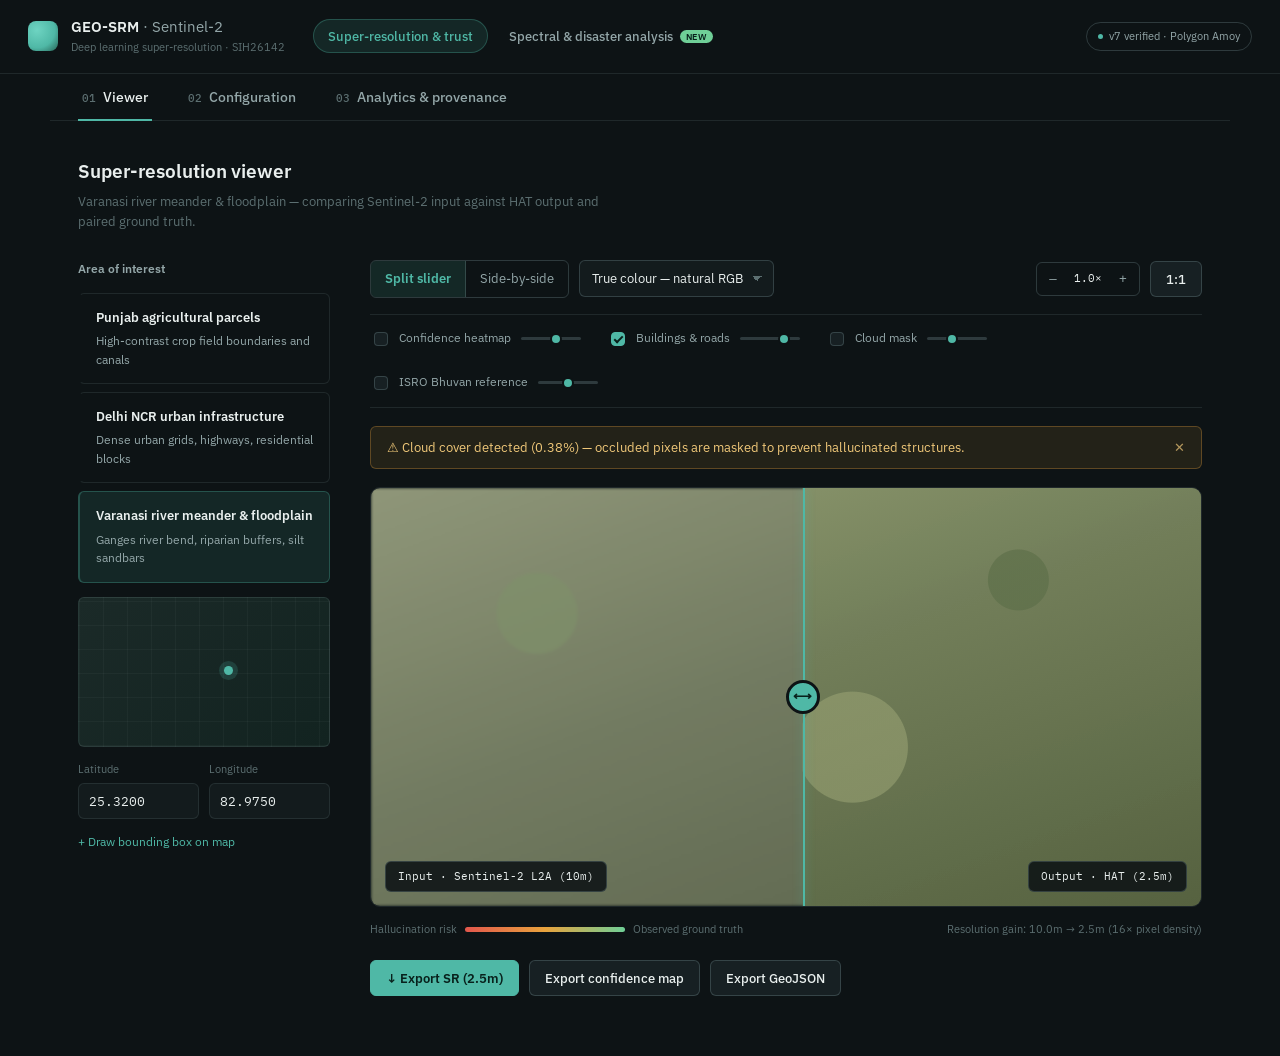
==== frontend/geo-srm-redesign-v4.html @ c45dc484 "Initial commit" ====
<!DOCTYPE html>
<html lang="en">
<head>
<meta charset="UTF-8">
<title>GEO-SRM · Sentinel-2 — Redesign v2</title>
<link rel="preconnect" href="https://fonts.googleapis.com">
<link href="https://fonts.googleapis.com/css2?family=IBM+Plex+Sans:wght@400;500;600&family=IBM+Plex+Mono:wght@400;500&display=swap" rel="stylesheet">
<style>
  :root{
    --bg:#0D1315;
    --panel:#131B1D;
    --panel-raised:#172023;
    --border:rgba(140,170,172,0.14);
    --border-strong:rgba(140,170,172,0.26);
    --text-1:#E9EFEE;
    --text-2:#93A6A8;
    --text-3:#5C6F71;
    --accent:#4FB8A6;
    --accent-soft:rgba(79,184,166,0.12);
    --warn:#E8A33D;
    --warn-soft:rgba(232,163,61,0.10);
    --risk:#E2574C;
    --good:#6FCF97;
    --radius:10px;
    --radius-sm:6px;
    --sans:'IBM Plex Sans', -apple-system, sans-serif;
    --mono:'IBM Plex Mono', ui-monospace, monospace;
    --maxw:1180px;
  }
  *{box-sizing:border-box;}
  html,body{margin:0;padding:0;}
  body{
    background:var(--bg);color:var(--text-1);font-family:var(--sans);
    font-size:14px;line-height:1.55;-webkit-font-smoothing:antialiased;
  }
  ::selection{background:var(--accent-soft);}

  /* ---------- Header ---------- */
  header{
    display:flex;align-items:center;justify-content:space-between;
    padding:16px 28px;border-bottom:1px solid var(--border);
  }
  .brand{display:flex;align-items:center;gap:13px;}
  .brand-mark{
    width:30px;height:30px;border-radius:8px;flex-shrink:0;
    background:radial-gradient(circle at 30% 30%, #6ED4C2, var(--accent) 60%, #276456);
  }
  .brand-text h1{margin:0;font-size:14.5px;font-weight:600;}
  .brand-text h1 span{color:var(--text-2);font-weight:400;}
  .brand-text p{margin:1px 0 0;font-size:11px;color:var(--text-3);}
  .badge{
    display:flex;align-items:center;gap:6px;padding:5px 11px;border-radius:20px;
    font-size:11px;color:var(--text-2);border:1px solid var(--border-strong);
  }
  .badge .dot{width:5px;height:5px;border-radius:50%;background:var(--accent);}

  /* ---------- Tab nav ---------- */
  nav.tabs{
    display:flex;gap:6px;padding:0 28px;border-bottom:1px solid var(--border);
    max-width:var(--maxw);margin:0 auto;
  }
  nav.tabs button{
    font-family:var(--sans);background:none;border:none;color:var(--text-2);
    font-size:13.5px;font-weight:500;padding:14px 4px;margin-right:26px;
    cursor:pointer;position:relative;
  }
  nav.tabs button.active{color:var(--text-1);}
  nav.tabs button.active::after{
    content:"";position:absolute;left:0;right:0;bottom:-1px;height:2px;background:var(--accent);
  }
  nav.tabs button .n{
    font-family:var(--mono);font-size:10.5px;color:var(--text-3);margin-right:7px;
  }

  .page{display:none;max-width:var(--maxw);margin:0 auto;padding:36px 28px 60px;}
  .page.active{display:block;}

  /* ---------- Viewer page layout (AOI rail + main viewer) ---------- */
  .viewer-layout{display:grid;grid-template-columns:252px 1fr;gap:40px;}
  @media (max-width:900px){.viewer-layout{grid-template-columns:1fr;}}
  .aoi-rail h3{font-size:12px;font-weight:600;margin:0 0 14px;color:var(--text-2);text-transform:none;}

  .page-head{margin-bottom:28px;}
  .page-head h2{margin:0 0 6px;font-size:19px;font-weight:600;}
  .page-head p{margin:0;font-size:13px;color:var(--text-3);max-width:560px;}

  /* ---------- Viewer page ---------- */
  .toolbar{
    display:flex;align-items:center;justify-content:space-between;flex-wrap:wrap;gap:12px;
    margin-bottom:16px;
  }
  .toolbar-left,.toolbar-right{display:flex;align-items:center;gap:10px;flex-wrap:wrap;}
  select{
    background:var(--panel);border:1px solid var(--border-strong);border-radius:var(--radius-sm);
    padding:9px 30px 9px 12px;color:var(--text-1);font-family:var(--sans);font-size:13px;
    appearance:none;
    background-image:linear-gradient(45deg,transparent 50%,var(--text-3) 50%),linear-gradient(135deg,var(--text-3) 50%,transparent 50%);
    background-position:calc(100% - 16px) center, calc(100% - 11px) center;
    background-size:5px 5px,5px 5px;background-repeat:no-repeat;
  }
  .toggle-group{display:flex;border:1px solid var(--border-strong);border-radius:var(--radius-sm);overflow:hidden;}
  .toggle-group span{padding:8px 14px;font-size:12.5px;color:var(--text-2);cursor:pointer;}
  .toggle-group span.active{background:var(--accent-soft);color:var(--accent);font-weight:600;}
  .toggle-group span:not(:last-child){border-right:1px solid var(--border-strong);}
  .btn{
    font-family:var(--sans);font-size:12.5px;font-weight:500;padding:9px 15px;
    border-radius:var(--radius-sm);border:1px solid var(--border-strong);
    background:var(--panel-raised);color:var(--text-1);cursor:pointer;
  }
  .btn:hover{border-color:var(--accent);}
  .btn-primary{background:var(--accent);color:#08211C;border-color:var(--accent);font-weight:600;}
  .zoom-group{display:flex;align-items:center;gap:2px;border:1px solid var(--border-strong);border-radius:var(--radius-sm);padding:3px;}
  .zoom-group button{width:26px;height:26px;border:none;background:transparent;color:var(--text-2);border-radius:4px;cursor:pointer;}
  .zoom-group .zval{font-family:var(--mono);font-size:11px;padding:0 6px;}

  .layers-row{
    display:flex;gap:24px;flex-wrap:wrap;padding:14px 0;
    border-top:1px solid var(--border);border-bottom:1px solid var(--border);margin-bottom:18px;
  }
  .layer-toggle{display:flex;align-items:center;gap:8px;font-size:12px;color:var(--text-2);}
  .layer-toggle input[type=checkbox]{
    appearance:none;width:14px;height:14px;border-radius:4px;border:1px solid var(--border-strong);
    background:var(--panel-raised);cursor:pointer;position:relative;
  }
  .layer-toggle input[type=checkbox]:checked{background:var(--accent);border-color:var(--accent);}
  .layer-toggle input[type=checkbox]:checked::after{
    content:"";position:absolute;left:4px;top:1px;width:3px;height:7px;
    border:solid #08211C;border-width:0 2px 2px 0;transform:rotate(45deg);
  }
  .layer-toggle .opac{width:60px;}
  input[type=range]{-webkit-appearance:none;height:3px;border-radius:2px;background:var(--border-strong);outline:none;}
  input[type=range]::-webkit-slider-thumb{-webkit-appearance:none;width:12px;height:12px;border-radius:50%;background:var(--accent);cursor:pointer;border:2px solid #0D1315;}

  .alert{
    padding:11px 16px;border-radius:var(--radius-sm);background:var(--warn-soft);
    border:1px solid rgba(232,163,61,.3);display:flex;align-items:center;gap:10px;
    font-size:12.5px;color:#F0C879;margin-bottom:18px;
  }
  .alert .x{margin-left:auto;cursor:pointer;opacity:.7;}

  .viewer{
    display:grid;grid-template-columns:1fr 1fr 1fr;gap:1px;background:var(--border);
    border-radius:var(--radius);overflow:hidden;border:1px solid var(--border);
  }
  .pane{background:var(--panel);}
  .pane-head{padding:11px 14px;font-size:12px;color:var(--text-2);border-bottom:1px solid var(--border);display:flex;justify-content:space-between;}
  .pane-head b{color:var(--text-1);font-weight:600;}
  .pane-img{height:320px;}
  .tex1{background:radial-gradient(circle at 20% 30%, rgba(120,150,90,.55) 0 40px, transparent 41px),radial-gradient(circle at 60% 65%, rgba(150,160,110,.5) 0 55px, transparent 56px),radial-gradient(circle at 80% 20%, rgba(90,110,70,.5) 0 30px, transparent 31px),linear-gradient(160deg,#8F9A6E,#6F7C55 45%,#54613F);filter:saturate(.75) contrast(.9) blur(1.5px);}
  .tex2{background:radial-gradient(circle at 22% 32%, rgba(120,150,90,.65) 0 40px, transparent 41px),radial-gradient(circle at 58% 62%, rgba(150,160,110,.6) 0 55px, transparent 56px),radial-gradient(circle at 78% 22%, rgba(90,110,70,.6) 0 30px, transparent 31px),linear-gradient(160deg,#94A072,#727F58 45%,#576440);filter:saturate(.9) contrast(1.05);}
  .tex3{background:radial-gradient(circle at 24% 34%, rgba(110,120,95,.6) 0 38px, transparent 39px),radial-gradient(circle at 55% 60%, rgba(160,150,120,.55) 0 60px, transparent 61px),linear-gradient(160deg,#8D8975,#6D6C5B 45%,#524F42);filter:saturate(.8) contrast(1);}
  .pane-foot{padding:9px 14px;display:flex;justify-content:space-between;font-family:var(--mono);font-size:10.5px;color:var(--text-3);border-top:1px solid var(--border);}

  .scale-bar{margin-top:18px;display:flex;flex-direction:column;gap:8px;}
  .scale-bar .grad{height:6px;border-radius:3px;background:linear-gradient(90deg,var(--risk),var(--warn),var(--good));}
  .scale-bar .labels{display:flex;justify-content:space-between;font-size:10.5px;color:var(--text-3);}

  .export-row{display:flex;gap:10px;margin-top:22px;}

  /* ---------- Configuration page ---------- */
  .config-grid{display:grid;grid-template-columns:1fr 1fr;gap:56px;}
  @media (max-width:820px){.config-grid{grid-template-columns:1fr;}}
  .config-col h3{font-size:13px;font-weight:600;margin:0 0 16px;color:var(--text-1);}
  .aoi-card{
    padding:14px 16px;border-radius:var(--radius-sm);border:1px solid var(--border);
    border-left:2px solid transparent;cursor:pointer;margin-bottom:8px;
  }
  .aoi-card:hover{border-color:var(--border-strong);}
  .aoi-card.active{border-left-color:var(--accent);background:var(--accent-soft);border-color:rgba(79,184,166,.3);}
  .aoi-card h4{margin:0 0 4px;font-size:13px;font-weight:600;}
  .aoi-card p{margin:0;font-size:12px;color:var(--text-2);}
  .map-preview{
    height:150px;border-radius:var(--radius-sm);margin-top:14px;position:relative;overflow:hidden;
    border:1px solid var(--border);
    background:repeating-linear-gradient(0deg, rgba(255,255,255,.03) 0 1px, transparent 1px 24px),repeating-linear-gradient(90deg, rgba(255,255,255,.03) 0 1px, transparent 1px 24px),linear-gradient(135deg,#1B2A28,#122320);
  }
  .map-preview .pin{position:absolute;top:46%;left:58%;width:9px;height:9px;border-radius:50%;background:var(--accent);box-shadow:0 0 0 5px rgba(79,184,166,.18);}
  .coord-row{display:flex;gap:10px;margin-top:14px;}
  .field{flex:1;}
  .field label{display:block;font-size:11px;color:var(--text-3);margin-bottom:5px;}
  .field input{width:100%;background:var(--panel);border:1px solid var(--border);border-radius:var(--radius-sm);padding:9px 10px;color:var(--text-1);font-family:var(--mono);font-size:12.5px;}
  .link-action{font-size:12px;color:var(--accent);cursor:pointer;margin-top:14px;display:inline-block;}

  .form-group{margin-bottom:20px;}
  .form-group label{display:block;font-size:12px;color:var(--text-2);margin-bottom:7px;}
  .form-group select{width:100%;padding:10px 30px 10px 12px;}
  .slider-row{display:flex;align-items:center;justify-content:space-between;margin-bottom:8px;}
  .slider-row label{margin:0;font-size:12px;color:var(--text-2);}
  .slider-row .val{font-family:var(--mono);font-size:12px;color:var(--accent);}
  .form-group input[type=range]{width:100%;}

  /* ---------- Analytics page ---------- */
  .analytics-section{padding:28px 0;border-bottom:1px solid var(--border);}
  .analytics-section:first-child{padding-top:0;}
  .analytics-section:last-child{border-bottom:none;}
  .sec-title{display:flex;align-items:baseline;justify-content:space-between;margin-bottom:18px;}
  .sec-title h3{margin:0;font-size:14.5px;font-weight:600;}
  .sec-title span{font-size:11.5px;color:var(--text-3);}
  .stat-row{display:flex;gap:0;flex-wrap:wrap;}
  .stat{flex:1;min-width:130px;padding:0 24px;border-left:1px solid var(--border);}
  .stat:first-child{padding-left:0;border-left:none;}
  .stat .v{font-family:var(--mono);font-size:24px;font-weight:500;color:var(--text-1);}
  .stat .v.good{color:var(--good);}
  .stat .l{font-size:11.5px;color:var(--text-3);margin-top:5px;}
  .sec-note{font-size:13px;color:var(--text-2);max-width:640px;margin-top:18px;line-height:1.6;}
  .kv-strip{display:flex;gap:36px;margin-top:16px;flex-wrap:wrap;}
  .kv-strip div{font-size:12px;color:var(--text-3);}
  .kv-strip div b{display:block;color:var(--text-1);font-family:var(--mono);font-size:13px;font-weight:500;margin-top:3px;}

  .pipeline-grid{display:grid;grid-template-columns:repeat(4,1fr);gap:1px;background:var(--border);border:1px solid var(--border);border-radius:var(--radius);overflow:hidden;margin-top:4px;}
  @media (max-width:820px){.pipeline-grid{grid-template-columns:repeat(2,1fr);}}
  .pcell{background:var(--panel);padding:15px 16px;}
  .pcell .l{font-size:10.5px;color:var(--text-3);margin-bottom:6px;}
  .pcell .v{font-family:var(--mono);font-size:12.5px;color:var(--text-1);line-height:1.5;}
  .chain-row{
    display:flex;align-items:center;justify-content:space-between;flex-wrap:wrap;gap:12px;
    margin-top:16px;padding:14px 16px;border:1px solid var(--border);border-radius:var(--radius-sm);
  }
  .chain-row p{margin:0;font-size:12px;color:var(--text-2);}
  .chain-row p b{color:var(--text-1);font-weight:600;}

  /* ---------- Mode pills (header) ---------- */
  .mode-pills{display:flex;gap:6px;}
  .mode-pill{
    display:flex;align-items:center;gap:7px;padding:8px 14px;border-radius:20px;
    font-size:12.5px;font-weight:500;color:var(--text-2);border:1px solid transparent;
    cursor:pointer;background:transparent;font-family:var(--sans);
  }
  .mode-pill.active{background:var(--accent-soft);color:var(--accent);border-color:rgba(79,184,166,.3);}
  .mode-pill .tag-new{
    font-size:9px;font-weight:600;color:#08211C;background:var(--good);
    padding:1px 6px;border-radius:8px;letter-spacing:.3px;
  }

  /* ---------- Split slider comparison ---------- */
  .split-view{
    position:relative;height:420px;border-radius:var(--radius);overflow:hidden;
    border:1px solid var(--border);user-select:none;
  }
  .split-view .layer{position:absolute;inset:0;}
  .split-view .layer.over{clip-path:inset(0 0 0 52%);}
  .split-handle{position:absolute;top:0;bottom:0;left:52%;width:0;pointer-events:none;}
  .split-handle::before{
    content:"";position:absolute;top:0;bottom:0;left:0;width:2px;background:var(--accent);
    box-shadow:0 0 10px rgba(79,184,166,.6);
  }
  .split-grip{
    position:absolute;top:50%;left:0;transform:translate(-50%,-50%);
    width:34px;height:34px;border-radius:50%;background:var(--accent);color:#08211C;
    display:flex;align-items:center;justify-content:center;font-size:13px;font-weight:600;
    cursor:ew-resize;pointer-events:all;border:3px solid var(--bg);
  }
  .split-tag{
    position:absolute;bottom:14px;padding:6px 12px;border-radius:6px;
    background:rgba(13,19,21,.88);font-size:11px;color:var(--text-1);
    border:1px solid var(--border-strong);font-family:var(--mono);
  }
  .split-tag.left{left:14px;}
  .split-tag.right{right:14px;}
  .split-legend{
    display:flex;align-items:center;justify-content:space-between;flex-wrap:wrap;gap:10px;
    margin-top:14px;font-size:11px;color:var(--text-3);
  }
  .split-legend .grad-inline{width:160px;height:5px;border-radius:3px;background:linear-gradient(90deg,var(--risk),var(--warn),var(--good));}
  .split-legend .legend-l{display:flex;align-items:center;gap:8px;}
</style>
</head>
<body>

<header>
  <div style="display:flex;align-items:center;gap:28px;">
    <div class="brand">
      <div class="brand-mark"></div>
      <div class="brand-text">
        <h1>GEO-SRM <span>· Sentinel-2</span></h1>
        <p>Deep learning super-resolution · SIH26142</p>
      </div>
    </div>
    <div class="mode-pills">
      <button class="mode-pill active" data-mode="sr">Super-resolution &amp; trust</button>
      <button class="mode-pill" data-mode="spectral">Spectral &amp; disaster analysis <span class="tag-new">NEW</span></button>
    </div>
  </div>
  <div class="badge"><span class="dot"></span> v7 verified · Polygon Amoy</div>
</header>

<nav class="tabs">
  <button class="active" data-page="viewer"><span class="n">01</span>Viewer</button>
  <button data-page="config"><span class="n">02</span>Configuration</button>
  <button data-page="analytics"><span class="n">03</span>Analytics &amp; provenance</button>
</nav>

<!-- ============ PAGE 1: VIEWER ============ -->
<section class="page active" id="page-viewer">
  <div class="page-head">
    <h2>Super-resolution viewer</h2>
    <p>Varanasi river meander &amp; floodplain — comparing Sentinel-2 input against HAT output and paired ground truth.</p>
  </div>

  <div class="viewer-layout">
  <div class="aoi-rail">
    <h3>Area of interest</h3>
    <div class="aoi-card">
      <h4>Punjab agricultural parcels</h4>
      <p>High-contrast crop field boundaries and canals</p>
    </div>
    <div class="aoi-card">
      <h4>Delhi NCR urban infrastructure</h4>
      <p>Dense urban grids, highways, residential blocks</p>
    </div>
    <div class="aoi-card active">
      <h4>Varanasi river meander &amp; floodplain</h4>
      <p>Ganges river bend, riparian buffers, silt sandbars</p>
    </div>
    <div class="map-preview"><div class="pin"></div></div>
    <div class="coord-row">
      <div class="field"><label>Latitude</label><input value="25.3200"></div>
      <div class="field"><label>Longitude</label><input value="82.9750"></div>
    </div>
    <span class="link-action">+ Draw bounding box on map</span>
  </div>

  <div class="viewer-main">
  <div class="toolbar">
    <div class="toolbar-left">
      <div class="toggle-group" id="view-toggle">
        <span class="active" data-view="split">Split slider</span>
        <span data-view="grid">Side-by-side</span>
      </div>
      <select><option>True colour — natural RGB</option></select>
    </div>
    <div class="toolbar-right">
      <div class="zoom-group"><button>–</button><span class="zval">1.0×</span><button>+</button></div>
      <button class="btn">1:1</button>
    </div>
  </div>

  <div class="layers-row">
    <label class="layer-toggle"><input type="checkbox"> Confidence heatmap <input type="range" class="opac" value="60"></label>
    <label class="layer-toggle"><input type="checkbox" checked> Buildings &amp; roads <input type="range" class="opac" value="80"></label>
    <label class="layer-toggle"><input type="checkbox"> Cloud mask <input type="range" class="opac" value="40"></label>
    <label class="layer-toggle"><input type="checkbox"> ISRO Bhuvan reference <input type="range" class="opac" value="50"></label>
  </div>

  <div class="alert">⚠ Cloud cover detected (0.38%) — occluded pixels are masked to prevent hallucinated structures.<span class="x">✕</span></div>

  <!-- Split slider comparison (default) -->
  <div class="split-view" id="split-view">
    <div class="layer base tex1"></div>
    <div class="layer over tex2" id="split-over"></div>
    <div class="split-handle" id="split-handle">
      <div class="split-grip">⟷</div>
    </div>
    <div class="split-tag left">Input · Sentinel-2 L2A (10m)</div>
    <div class="split-tag right">Output · HAT (2.5m)</div>
  </div>
  <div class="split-legend">
    <div class="legend-l"><span>Hallucination risk</span><div class="grad-inline"></div><span>Observed ground truth</span></div>
    <span>Resolution gain: 10.0m → 2.5m (16× pixel density)</span>
  </div>

  <!-- Side-by-side 3-pane comparison (alternate) -->
  <div class="viewer" id="grid-view" style="display:none;margin-top:0;">
    <div class="pane">
      <div class="pane-head">Input <b>Sentinel-2 L2A · 10m</b></div>
      <div class="pane-img tex1"></div>
      <div class="pane-foot"><span>128 × 128 px</span><span>LR source</span></div>
    </div>
    <div class="pane">
      <div class="pane-head">Output <b>HAT · 2.5m</b></div>
      <div class="pane-img tex2"></div>
      <div class="pane-foot"><span>512 × 512 px</span><span>4× / 16× density</span></div>
    </div>
    <div class="pane">
      <div class="pane-head">Reference <b>Ground truth · 1.5m</b></div>
      <div class="pane-img tex3"></div>
      <div class="pane-foot"><span>SPOT 6/7 optical</span><span>Paired ground truth</span></div>
    </div>
  </div>

  <div class="export-row">
    <button class="btn btn-primary">↓ Export SR (2.5m)</button>
    <button class="btn">Export confidence map</button>
    <button class="btn">Export GeoJSON</button>
  </div>
  </div><!-- /viewer-main -->
  </div><!-- /viewer-layout -->
</section>

<!-- ============ PAGE: SPECTRAL & DISASTER ANALYSIS (placeholder) ============ -->
<section class="page" id="page-spectral">
  <div class="page-head">
    <h2>Spectral &amp; disaster analysis</h2>
    <p>NDVI, burn scars, flood extent and change detection on the same super-resolved Sentinel-2 stack.</p>
  </div>
  <div style="border:1px dashed var(--border-strong);border-radius:var(--radius);padding:48px 24px;text-align:center;color:var(--text-3);font-size:13px;">
    This module is coming soon — it will reuse the AOI and HAT output from the Super-resolution tab.
  </div>
</section>

<!-- ============ PAGE 2: CONFIGURATION ============ -->
<section class="page" id="page-config">
  <div class="page-head">
    <h2>Configuration</h2>
    <p>Set up the inference engine before running super-resolution. Area selection now lives in the Viewer tab.</p>
  </div>

  <div class="config-grid" style="grid-template-columns:1fr;max-width:480px;">
    <div class="config-col">
      <h3>Model &amp; inference engine</h3>
      <div class="form-group">
        <label>Architecture</label>
        <select><option>HAT — Hybrid Attention Transformer</option></select>
      </div>
      <div class="form-group">
        <label>Target resolution</label>
        <select><option>4× upscaling — 10.0m → 2.5m (sub-4m GSD)</option></select>
      </div>
      <div class="form-group">
        <label>Acquisition mode</label>
        <div class="toggle-group" style="width:100%;">
          <span class="active" style="flex:1;text-align:center;">Single pass</span>
          <span style="flex:1;text-align:center;">Multi-temporal (3-pass)</span>
        </div>
      </div>
      <div class="form-group">
        <div class="slider-row"><label>MC-dropout passes</label><span class="val">8 passes</span></div>
        <input type="range" min="1" max="16" value="8">
      </div>
      <span class="link-action">↑ Upload custom GeoTIFF / tile</span>
    </div>
  </div>
</section>

<!-- ============ PAGE 3: ANALYTICS ============ -->
<section class="page" id="page-analytics">
  <div class="page-head">
    <h2>Analytics &amp; provenance</h2>
    <p>Uncertainty, validation against ground truth, detected infrastructure, and the inference chain of custody.</p>
  </div>

  <div class="analytics-section">
    <div class="sec-title"><h3>Hallucination &amp; uncertainty</h3><span>Scientific trust verification</span></div>
    <div class="stat-row">
      <div class="stat"><div class="v good">97.66%</div><div class="l">Avg. confidence score</div></div>
      <div class="stat"><div class="v">0</div><div class="l">MC-dropout variance</div></div>
      <div class="stat"><div class="v">0.84°</div><div class="l">Spectral angle (SAM)</div></div>
      <div class="stat"><div class="v">0.0008</div><div class="l">Cycle-consistency MAE</div></div>
    </div>
    <p class="sec-note">Verified via ESA opensr-test and Monte-Carlo dropout variance, so judges can check whether fine boundaries are physically observed by Sentinel-2 or synthesised by the model.</p>
  </div>

  <div class="analytics-section">
    <div class="sec-title"><h3>Validation vs. HR reference</h3><span>Paired ground truth</span></div>
    <div class="stat-row">
      <div class="stat"><div class="v">12.81 dB</div><div class="l">PSNR vs HR reference</div></div>
      <div class="stat"><div class="v">0.0742</div><div class="l">SSIM structure index</div></div>
      <div class="stat"><div class="v">17.45</div><div class="l">ERGAS synthesis error</div></div>
      <div class="stat"><div class="v">912 ms</div><div class="l">Inference latency (CPU)</div></div>
    </div>
    <div class="kv-strip">
      <div>AROSICS shift (x, y)<b>−32px, −32px</b></div>
      <div>Reference source<b>WorldStrat · SPOT 1.5m</b></div>
      <div>Last validated<b>2026-09-14</b></div>
    </div>
  </div>

  <div class="analytics-section">
    <div class="sec-title"><h3>Detected infrastructure</h3><span>Multi-class extraction</span></div>
    <div class="stat-row">
      <div class="stat"><div class="v">572</div><div class="l">Building footprints</div></div>
      <div class="stat"><div class="v">0.65 km</div><div class="l">Road corridors</div></div>
      <div class="stat"><div class="v good">98.2%</div><div class="l">Detection confidence</div></div>
    </div>
    <p class="sec-note">Full vector topology exported as GeoJSON with per-feature confidence metrics for downstream GIS analysis.</p>
  </div>

  <div class="analytics-section">
    <div class="sec-title"><h3>Pipeline verification</h3><span>Live provenance</span></div>
    <div class="pipeline-grid">
      <div class="pcell"><div class="l">Active checkpoint</div><div class="v">hat_worldstrat_x4.onnx</div></div>
      <div class="pcell"><div class="l">Dropout mode</div><div class="v">MC-active · 8 passes</div></div>
      <div class="pcell"><div class="l">Array dimensions</div><div class="v">128×128 → 512×512</div></div>
      <div class="pcell"><div class="l">Stage 2 sharpening</div><div class="v">None (raw output)</div></div>
      <div class="pcell"><div class="l">Ground truth reference</div><div class="v">WorldStrat · SPOT 1.5m</div></div>
      <div class="pcell"><div class="l">Temporal fusion</div><div class="v">Single-pass (default)</div></div>
      <div class="pcell"><div class="l">Blockchain provenance</div><div class="v">v3 · 0x0194ca74…</div></div>
      <div class="pcell"><div class="l">Per-pixel variance</div><div class="v">min 0.0 · max 0.0</div></div>
    </div>
    <div class="chain-row">
      <p>On-chain provenance: <b>sub-11cm geo-tagging</b> · SHA-256 anchored to Polygon Amoy testnet, chain ID 80002</p>
      <button class="btn">View on explorer</button>
    </div>
  </div>
</section>

<script>
  // page tabs (Viewer / Configuration / Analytics)
  document.querySelectorAll('nav.tabs button').forEach(btn=>{
    btn.addEventListener('click',()=>{
      document.querySelectorAll('nav.tabs button').forEach(b=>b.classList.remove('active'));
      document.querySelectorAll('.page').forEach(p=>p.classList.remove('active'));
      btn.classList.add('active');
      document.getElementById('page-'+btn.dataset.page).classList.add('active');
    });
  });

  // header mode pills (Super-resolution vs Spectral & disaster)
  document.querySelectorAll('.mode-pill').forEach(pill=>{
    pill.addEventListener('click',()=>{
      document.querySelectorAll('.mode-pill').forEach(p=>p.classList.remove('active'));
      pill.classList.add('active');
      document.querySelectorAll('nav.tabs button').forEach(b=>b.classList.remove('active'));
      document.querySelectorAll('.page').forEach(p=>p.classList.remove('active'));
      if(pill.dataset.mode==='spectral'){
        document.getElementById('page-spectral').classList.add('active');
      }else{
        document.querySelector('nav.tabs button[data-page="viewer"]').classList.add('active');
        document.getElementById('page-viewer').classList.add('active');
      }
    });
  });

  // split slider vs side-by-side toggle
  document.getElementById('view-toggle').querySelectorAll('span').forEach(s=>{
    s.addEventListener('click',()=>{
      document.getElementById('view-toggle').querySelectorAll('span').forEach(x=>x.classList.remove('active'));
      s.classList.add('active');
      const split=s.dataset.view==='split';
      document.getElementById('split-view').style.display=split?'block':'none';
      document.querySelector('.split-legend').style.display=split?'flex':'none';
      document.getElementById('grid-view').style.display=split?'none':'grid';
    });
  });

  // draggable split handle
  (function(){
    const view=document.getElementById('split-view');
    const handle=document.getElementById('split-handle');
    const over=document.getElementById('split-over');
    let dragging=false;
    function setPct(clientX){
      const rect=view.getBoundingClientRect();
      let pct=((clientX-rect.left)/rect.width)*100;
      pct=Math.max(4,Math.min(96,pct));
      handle.style.left=pct+'%';
      over.style.clipPath='inset(0 0 0 '+pct+'%)';
    }
    handle.addEventListener('mousedown',()=>{dragging=true;});
    window.addEventListener('mouseup',()=>{dragging=false;});
    window.addEventListener('mousemove',(e)=>{if(dragging)setPct(e.clientX);});
    view.addEventListener('click',(e)=>{ if(e.target.closest('.split-grip')) return; setPct(e.clientX); });
  })();

  document.querySelectorAll('.aoi-card').forEach(c=>{
    c.addEventListener('click',()=>{
      document.querySelectorAll('.aoi-card').forEach(x=>x.classList.remove('active'));
      c.classList.add('active');
    });
  });
  document.querySelectorAll('.config-grid .toggle-group, .toolbar-left .toggle-group:not(#view-toggle)').forEach(g=>{
    g.querySelectorAll('span').forEach(s=>{
      s.addEventListener('click',()=>{
        g.querySelectorAll('span').forEach(x=>x.classList.remove('active'));
        s.classList.add('active');
      });
    });
  });
  document.querySelectorAll('input[type=range]').forEach(r=>{
    r.addEventListener('input',()=>{
      const row=r.closest('.slider-row');
      if(row) row.querySelector('.val').textContent = r.value + ' passes';
    });
  });
</script>

</body>
</html>
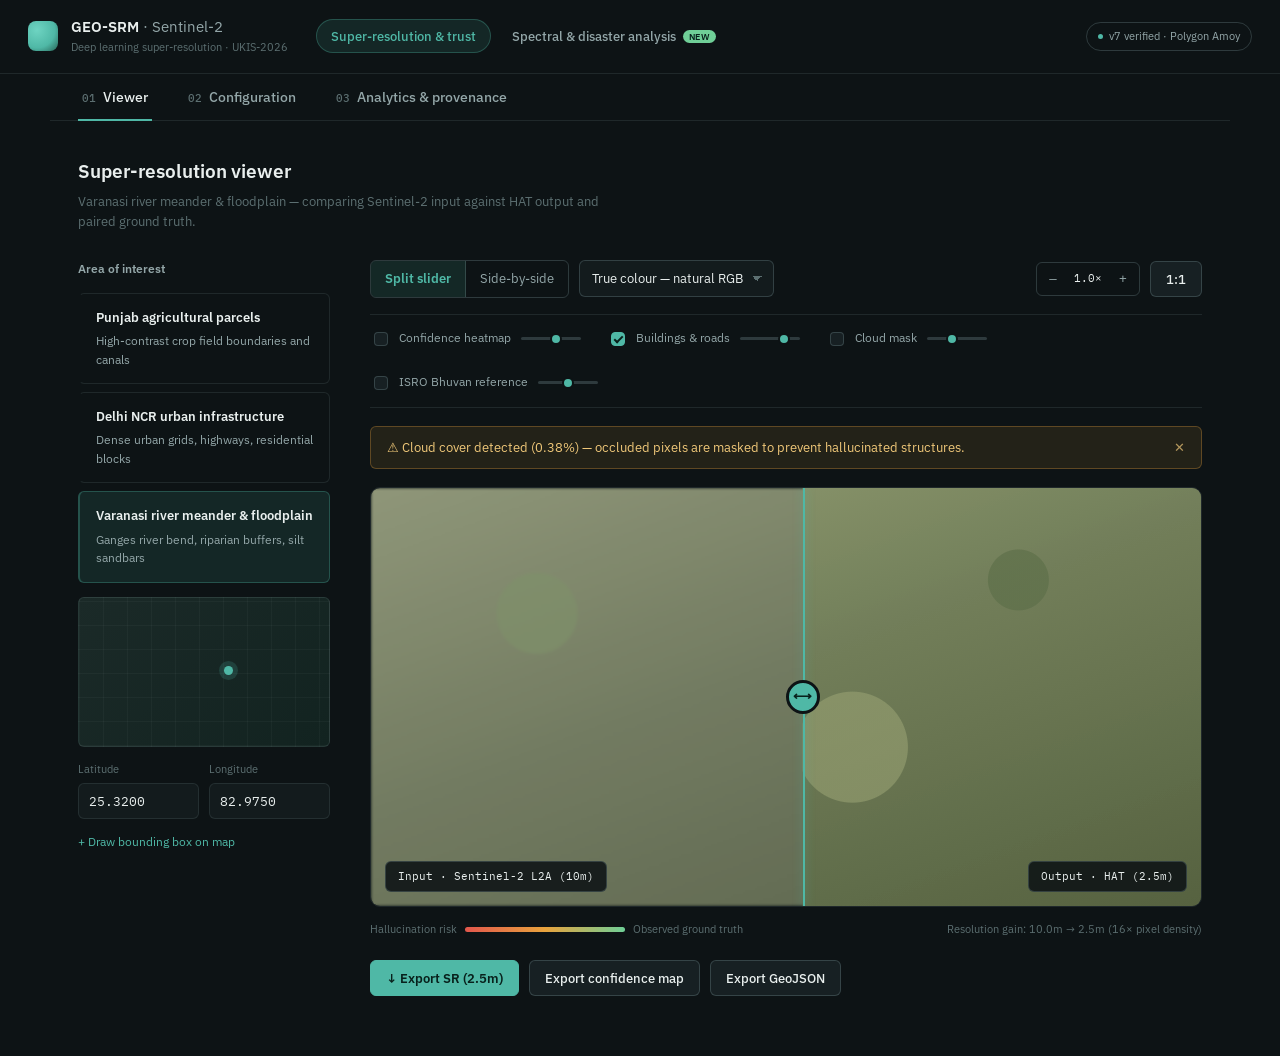
==== commit 2f96d2ad: "Replace all SIH instances with UKIS-2026" ====
--- a/frontend/geo-srm-redesign-v4.html
+++ b/frontend/geo-srm-redesign-v4.html
@@ -273,7 +273,7 @@
       <div class="brand-mark"></div>
       <div class="brand-text">
         <h1>GEO-SRM <span>· Sentinel-2</span></h1>
-        <p>Deep learning super-resolution · SIH26142</p>
+        <p>Deep learning super-resolution · UKIS-2026</p>
       </div>
     </div>
     <div class="mode-pills">
